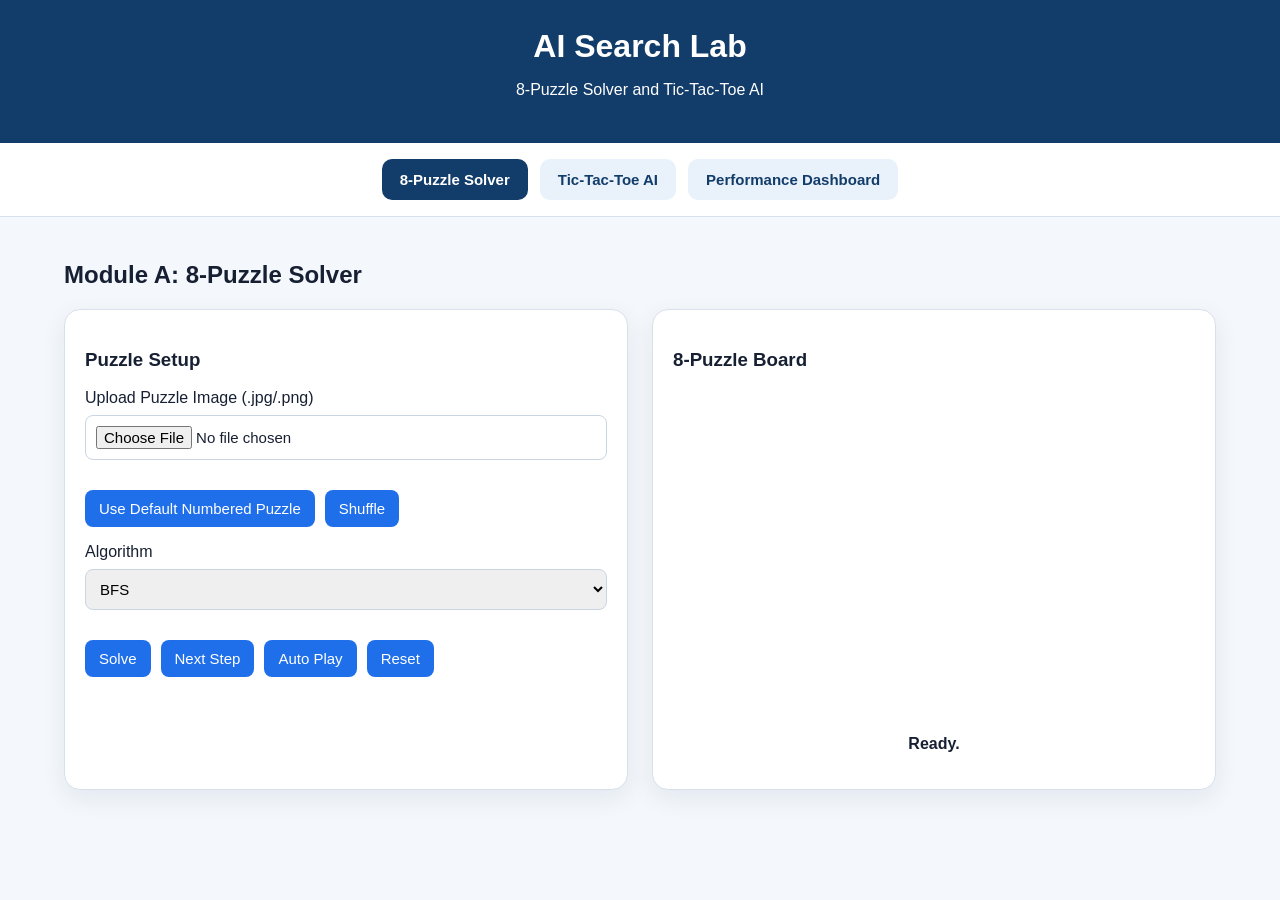
==== index.html @ 335ca16d "Build UI structure and shared dashboard" ====
<!doctype html>
<html lang="en">
  <head>
    <meta charset="UTF-8" />
    <meta name="viewport" content="width=device-width, initial-scale=1.0" />
    <title>AI Search Lab</title>
    <link rel="stylesheet" href="./src/shared/styles.css" />
  </head>
  <body>
    <header class="app-header">
      <h1>AI Search Lab</h1>
      <p>8-Puzzle Solver and Tic-Tac-Toe AI</p>
    </header>

    <nav class="tabs">
      <button class="tab-button active" data-tab="module-a">
        8-Puzzle Solver
      </button>
      <button class="tab-button" data-tab="module-b">Tic-Tac-Toe AI</button>
      <button class="tab-button" data-tab="dashboard">
        Performance Dashboard
      </button>
    </nav>

    <main>
      <section id="module-a" class="tab-panel active">
        <h2>Module A: 8-Puzzle Solver</h2>

        <div class="layout-grid">
          <div class="card">
            <h3>Puzzle Setup</h3>

            <label for="imageUpload">Upload Puzzle Image (.jpg/.png)</label>
            <input
              type="file"
              id="imageUpload"
              accept="image/png, image/jpeg"
            />

            <div class="button-row">
              <button id="defaultPuzzleBtn">Use Default Numbered Puzzle</button>
              <button id="shuffleBtn">Shuffle</button>
            </div>

            <label for="algorithmSelect">Algorithm</label>
            <select id="algorithmSelect">
              <option value="bfs">BFS</option>
              <option value="dijkstra">Dijkstra</option>
              <option value="astar">A*</option>
            </select>

            <div class="button-row">
              <button id="solveBtn">Solve</button>
              <button id="stepBtn">Next Step</button>
              <button id="autoPlayBtn">Auto Play</button>
              <button id="resetBtn">Reset</button>
            </div>
          </div>

          <div class="card">
            <h3>8-Puzzle Board</h3>
            <div id="puzzleBoard" class="puzzle-board"></div>
            <p id="puzzleStatus" class="status-text">Ready.</p>
          </div>
        </div>
      </section>

      <section id="module-b" class="tab-panel">
        <h2>Module B: Tic-Tac-Toe AI</h2>
        <div class="card">
          <p>This area is reserved for Person 2’s Tic-Tac-Toe UI.</p>
          <div id="ticTacToeRoot"></div>
        </div>
      </section>

      <section id="dashboard" class="tab-panel">
        <h2>Unified Performance Dashboard</h2>

        <div class="dashboard-grid">
          <div class="metric-card">
            <span>Decision Time</span>
            <strong id="metricDecisionTime">0 ms</strong>
          </div>

          <div class="metric-card">
            <span>Nodes Explored</span>
            <strong id="metricNodesExplored">0</strong>
          </div>

          <div class="metric-card">
            <span>Solution Length</span>
            <strong id="metricSolutionLength">0</strong>
          </div>

          <div class="metric-card">
            <span>Pruning Efficiency</span>
            <strong id="metricPruningEfficiency">N/A</strong>
          </div>
        </div>

        <div class="card">
          <h3>Latest Run Summary</h3>
          <pre id="runSummary">No algorithm has been run yet.</pre>
        </div>
      </section>
    </main>

    <script type="module" src="./src/shared/app.js"></script>
  </body>
</html>
---- src/shared/styles.css ----
* {
  box-sizing: border-box;
}

body {
  margin: 0;
  font-family: Arial, sans-serif;
  background: #f4f7fb;
  color: #172033;
}

.app-header {
  background: #123c69;
  color: white;
  padding: 28px;
  text-align: center;
}

.app-header h1 {
  margin: 0;
}

.tabs {
  display: flex;
  justify-content: center;
  gap: 12px;
  padding: 16px;
  background: white;
  border-bottom: 1px solid #d8e0ec;
}

.tab-button {
  border: none;
  background: #e9f1fb;
  color: #123c69;
  padding: 12px 18px;
  border-radius: 10px;
  cursor: pointer;
  font-weight: bold;
}

.tab-button.active {
  background: #123c69;
  color: white;
}

main {
  padding: 24px;
  max-width: 1200px;
  margin: 0 auto;
}

.tab-panel {
  display: none;
}

.tab-panel.active {
  display: block;
}

.layout-grid {
  display: grid;
  grid-template-columns: 1fr 1fr;
  gap: 24px;
}

.card {
  background: white;
  border: 1px solid #d8e0ec;
  border-radius: 16px;
  padding: 20px;
  box-shadow: 0 8px 24px rgba(18, 60, 105, 0.08);
}

.button-row {
  display: flex;
  flex-wrap: wrap;
  gap: 10px;
  margin: 16px 0;
}

button,
select,
input {
  font-size: 15px;
}

button {
  border: none;
  background: #1f6feb;
  color: white;
  padding: 10px 14px;
  border-radius: 8px;
  cursor: pointer;
}

button:hover {
  opacity: 0.9;
}

select,
input[type="file"] {
  width: 100%;
  padding: 10px;
  margin: 8px 0 14px;
  border: 1px solid #cad5e2;
  border-radius: 8px;
}

.puzzle-board {
  width: 330px;
  height: 330px;
  display: grid;
  grid-template-columns: repeat(3, 1fr);
  gap: 6px;
  margin: 0 auto;
}

.tile {
  font-size: 32px;
  font-weight: bold;
  border-radius: 12px;
  background: #e9f1fb;
  color: #123c69;
  border: 2px solid #cad5e2;
  background-size: cover;
  background-position: center;
}

.empty-tile {
  background: #172033;
  color: transparent;
}

.status-text {
  text-align: center;
  font-weight: bold;
  margin-top: 16px;
}

.dashboard-grid {
  display: grid;
  grid-template-columns: repeat(4, 1fr);
  gap: 16px;
  margin: 20px 0;
}

.metric-card {
  background: white;
  border: 1px solid #d8e0ec;
  border-radius: 16px;
  padding: 20px;
  box-shadow: 0 8px 24px rgba(18, 60, 105, 0.08);
}

.metric-card span {
  display: block;
  color: #5b6778;
  margin-bottom: 8px;
}

.metric-card strong {
  font-size: 28px;
  color: #123c69;
}

pre {
  background: #f4f7fb;
  padding: 16px;
  border-radius: 10px;
  overflow-x: auto;
}

@media (max-width: 800px) {
  .layout-grid,
  .dashboard-grid {
    grid-template-columns: 1fr;
  }

  .puzzle-board {
    width: 270px;
    height: 270px;
  }
}
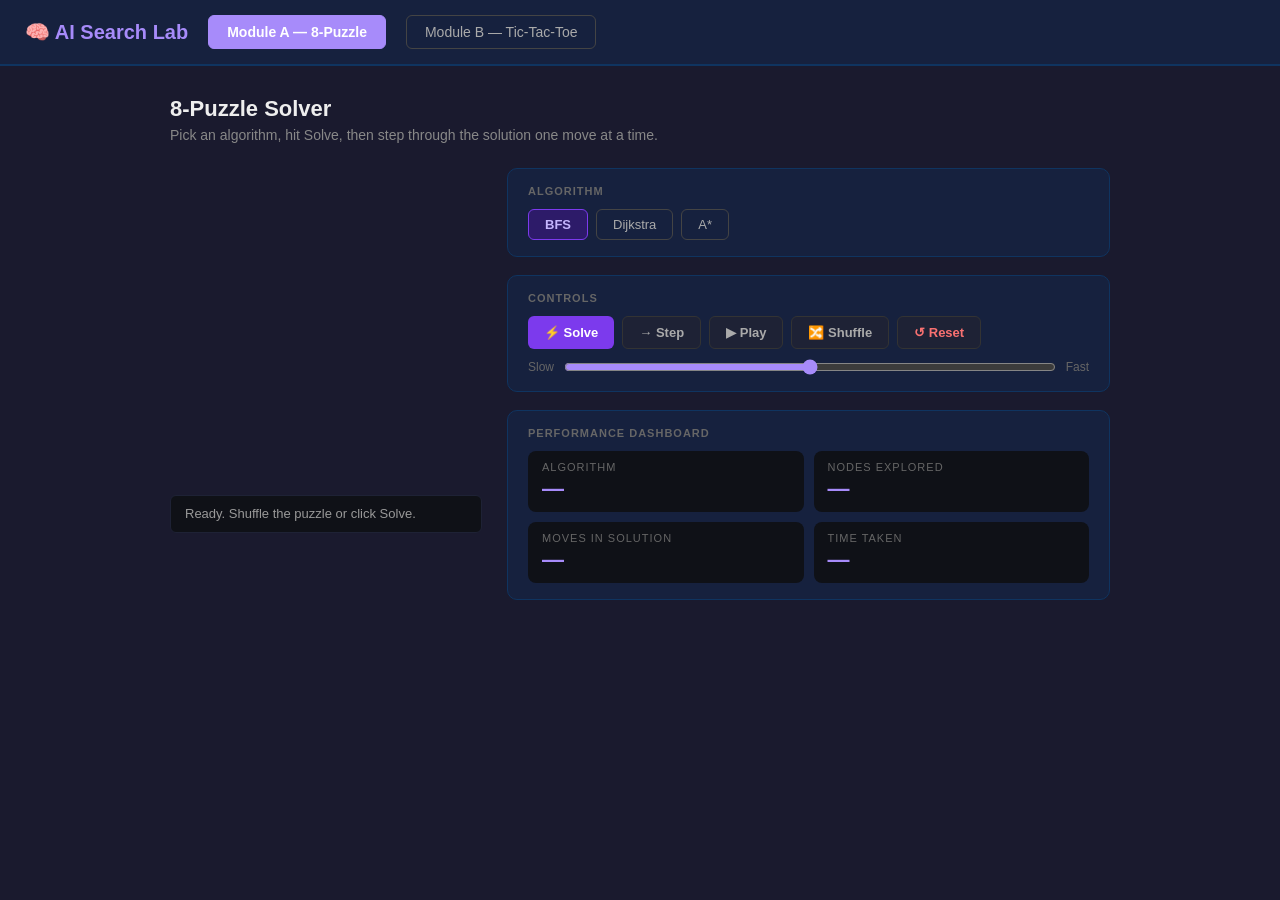
==== commit 00e1a37e: "Making chnages trying to pass test cases (running into a scope issues)" ====
--- a/index.html
+++ b/index.html
@@ -1,110 +1,857 @@
-<!doctype html>
+<!DOCTYPE html>
 <html lang="en">
-  <head>
-    <meta charset="UTF-8" />
-    <meta name="viewport" content="width=device-width, initial-scale=1.0" />
-    <title>AI Search Lab</title>
-    <link rel="stylesheet" href="./src/shared/styles.css" />
-  </head>
-  <body>
-    <header class="app-header">
-      <h1>AI Search Lab</h1>
-      <p>8-Puzzle Solver and Tic-Tac-Toe AI</p>
-    </header>
-
-    <nav class="tabs">
-      <button class="tab-button active" data-tab="module-a">
-        8-Puzzle Solver
-      </button>
-      <button class="tab-button" data-tab="module-b">Tic-Tac-Toe AI</button>
-      <button class="tab-button" data-tab="dashboard">
-        Performance Dashboard
-      </button>
-    </nav>
-
-    <main>
-      <section id="module-a" class="tab-panel active">
-        <h2>Module A: 8-Puzzle Solver</h2>
-
-        <div class="layout-grid">
+<head>
+  <meta charset="UTF-8"/>
+  <meta name="viewport" content="width=device-width, initial-scale=1.0"/>
+  <title>AI Search Lab</title>
+  <style>
+
+    * { box-sizing: border-box; margin: 0; padding: 0; }
+
+    body {
+      font-family: Arial, sans-serif;
+      background: #1a1a2e;
+      color: #eee;
+      min-height: 100vh;
+    }
+
+    /* ── Header ── */
+    header {
+      background: #16213e;
+      padding: 15px 25px;
+      display: flex;
+      align-items: center;
+      gap: 20px;
+      border-bottom: 2px solid #0f3460;
+    }
+
+    header h1 { font-size: 20px; color: #a78bfa; }
+
+    .tab-btn {
+      padding: 8px 18px;
+      border: 1px solid #444;
+      border-radius: 6px;
+      background: transparent;
+      color: #aaa;
+      cursor: pointer;
+      font-size: 14px;
+    }
+    .tab-btn:hover  { border-color: #a78bfa; color: #fff; }
+    .tab-btn.active { background: #a78bfa; border-color: #a78bfa; color: #fff; font-weight: bold; }
+
+    /* ── Modules ── */
+    main    { padding: 30px; max-width: 1000px; margin: 0 auto; }
+    .module { display: block; }
+    .hidden { display: none; }
+
+    .module-title { font-size: 22px; font-weight: bold; margin-bottom: 5px; }
+    .module-desc  { color: #888; font-size: 14px; margin-bottom: 25px; }
+
+    /* ── Module A layout ── */
+    .page-layout {
+      display: flex;
+      gap: 25px;
+      align-items: flex-start;
+    }
+
+    /* ── Puzzle board ── */
+    #puzzle-grid {
+      display: grid;
+      grid-template-columns: repeat(3, 100px);
+      grid-template-rows:    repeat(3, 100px);
+      gap: 6px;
+    }
+
+    .tile {
+      width: 100px;
+      height: 100px;
+      background: #0f3460;
+      border: 2px solid #1a4a8a;
+      border-radius: 8px;
+      display: flex;
+      align-items: center;
+      justify-content: center;
+      font-size: 32px;
+      font-weight: bold;
+      color: #eee;
+      cursor: pointer;
+    }
+    .tile.blank     { background: #111; border-color: #222; cursor: default; }
+    .tile.just-moved { background: #5b21b6; border-color: #a78bfa; }
+    .tile:hover:not(.blank) { background: #1a5090; }
+
+    /* ── Right panel ── */
+    .right-panel { display: flex; flex-direction: column; gap: 18px; flex: 1; }
+
+    .card {
+      background: #16213e;
+      border: 1px solid #0f3460;
+      border-radius: 10px;
+      padding: 16px 20px;
+    }
+
+    .card-title {
+      font-size: 11px;
+      font-weight: bold;
+      text-transform: uppercase;
+      letter-spacing: 1px;
+      color: #666;
+      margin-bottom: 12px;
+    }
+
+    /* ── Algorithm buttons ── */
+    .algo-row { display: flex; gap: 8px; }
+
+    .algo-btn {
+      padding: 7px 16px;
+      border: 1px solid #444;
+      border-radius: 6px;
+      background: transparent;
+      color: #aaa;
+      cursor: pointer;
+      font-size: 13px;
+    }
+    .algo-btn:hover  { border-color: #a78bfa; color: #eee; }
+    .algo-btn.active { background: #2d1b69; border-color: #7c3aed; color: #c4b5fd; font-weight: bold; }
+
+    /* ── Control buttons ── */
+    .btn-row { display: flex; gap: 8px; flex-wrap: wrap; }
+
+    .btn { padding: 8px 16px; border-radius: 6px; border: none; cursor: pointer; font-size: 13px; font-weight: bold; }
+    .btn-purple { background: #7c3aed; color: #fff; }
+    .btn-purple:hover { background: #6d28d9; }
+    .btn-gray   { background: #1e2235; color: #aaa; border: 1px solid #333; }
+    .btn-gray:hover { border-color: #a78bfa; color: #eee; }
+    .btn-red    { background: #1e2235; color: #f87171; border: 1px solid #333; }
+    .btn-red:hover { border-color: #f87171; }
+
+    /* ── Speed slider ── */
+    .speed-row { display: flex; align-items: center; gap: 10px; margin-top: 10px; }
+    .speed-row label { font-size: 12px; color: #666; white-space: nowrap; }
+    input[type="range"] { flex: 1; accent-color: #a78bfa; }
+
+    /* ── Dashboard ── */
+    .dash-grid { display: grid; grid-template-columns: 1fr 1fr; gap: 10px; }
+
+    .dash-box   { background: #0f1117; border-radius: 8px; padding: 10px 14px; }
+    .dash-label { font-size: 11px; color: #666; text-transform: uppercase; letter-spacing: 1px; }
+    .dash-value { font-size: 22px; font-weight: bold; color: #a78bfa; margin-top: 3px; }
+
+    /* ── Status bar ── */
+    #status-bar {
+      margin-top: 15px;
+      padding: 10px 14px;
+      background: #0f1117;
+      border: 1px solid #1e2235;
+      border-radius: 6px;
+      font-size: 13px;
+      color: #999;
+      min-height: 38px;
+    }
+
+    /* ── Module B (Tic Tac Toe) ── */
+    #ticTacToeRoot {
+      --bg: #0f1117;
+      --panel: #16213e;
+      --line: #0f3460;
+      --accent: #a78bfa;
+      --x: #a78bfa;
+      --o: #f87171;
+      --text: #eee;
+      --muted: #888;
+      --win: #34d399;
+      color: var(--text);
+    }
+
+    #ticTacToeRoot .ttt { max-width: 520px; }
+
+    #ticTacToeRoot .ttt-controls,
+    #ticTacToeRoot .ttt-metrics,
+    #ticTacToeRoot .ttt-benchmark {
+      background: var(--panel);
+      border: 1px solid var(--line);
+      border-radius: 12px;
+      padding: 16px;
+      margin-bottom: 16px;
+    }
+
+    #ticTacToeRoot .ttt-tabs { display: flex; gap: 8px; margin-bottom: 14px; }
+
+    #ticTacToeRoot .ttt-tab {
+      flex: 1;
+      padding: 8px;
+      background: transparent;
+      border: 1px solid var(--line);
+      color: var(--muted);
+      border-radius: 8px;
+      cursor: pointer;
+      font-weight: 600;
+      font-size: 14px;
+    }
+    #ticTacToeRoot .ttt-tab.is-active { background: var(--accent); border-color: var(--accent); color: #fff; }
+
+    #ticTacToeRoot .ttt-panel { display: flex; flex-wrap: wrap; gap: 12px; align-items: flex-end; }
+    #ticTacToeRoot .ttt-panel.is-hidden { display: none; }
+
+    #ticTacToeRoot label { display: flex; flex-direction: column; gap: 4px; font-size: 0.8rem; color: var(--muted); }
+
+    #ticTacToeRoot select,
+    #ticTacToeRoot button {
+      font-size: 0.9rem;
+      padding: 8px 10px;
+      border-radius: 8px;
+      border: 1px solid var(--line);
+      background: var(--bg);
+      color: var(--text);
+      cursor: pointer;
+    }
+
+    #ticTacToeRoot button { background: var(--accent); border-color: var(--accent); color: #fff; font-weight: 600; }
+    #ticTacToeRoot button:disabled { opacity: 0.5; cursor: not-allowed; }
+
+    #ticTacToeRoot .ttt-status { text-align: center; padding: 10px; margin-bottom: 16px; font-weight: 600; min-height: 1.2em; }
+
+    #ticTacToeRoot .ttt-board {
+      display: grid;
+      grid-template-columns: repeat(3, 1fr);
+      gap: 8px;
+      margin-bottom: 16px;
+    }
+
+    #ticTacToeRoot .ttt-cell {
+      aspect-ratio: 1;
+      font-size: 2.6rem;
+      font-weight: 700;
+      background: var(--bg);
+      border: 1px solid var(--line);
+      border-radius: 10px;
+      display: flex;
+      align-items: center;
+      justify-content: center;
+      color: var(--text);
+    }
+
+    #ticTacToeRoot .ttt-cell[data-player="X"] { color: var(--x); }
+    #ticTacToeRoot .ttt-cell[data-player="O"] { color: var(--o); }
+    #ticTacToeRoot .ttt-cell.is-win  { border-color: var(--win); box-shadow: 0 0 0 2px var(--win) inset; }
+    #ticTacToeRoot .ttt-cell.is-last { border-color: var(--accent); }
+
+    #ticTacToeRoot .ttt-metrics table { width: 100%; border-collapse: collapse; font-size: 0.9rem; }
+    #ticTacToeRoot .ttt-metrics td { padding: 6px 4px; border-bottom: 1px solid var(--line); }
+    #ticTacToeRoot .ttt-metrics td:first-child { color: var(--muted); }
+    #ticTacToeRoot .ttt-metrics td:last-child   { text-align: right; }
+
+    #ticTacToeRoot h3 { font-size: 1rem; margin: 0 0 10px; }
+
+    #ticTacToeRoot pre {
+      background: var(--bg);
+      border: 1px solid var(--line);
+      border-radius: 8px;
+      padding: 12px;
+      font-size: 0.8rem;
+      white-space: pre-wrap;
+      margin: 10px 0 0;
+      color: #aaa;
+    }
+
+  </style>
+</head>
+<body>
+
+  <!-- ── HEADER / NAV ── -->
+  <header>
+    <h1>🧠 AI Search Lab</h1>
+    <button class="tab-btn active" id="tab-a" onclick="switchModule('a')">Module A — 8-Puzzle</button>
+    <button class="tab-btn"        id="tab-b" onclick="switchModule('b')">Module B — Tic-Tac-Toe</button>
+  </header>
+
+  <main>
+
+    <!-- ══════════════════════════════════════
+         MODULE A — 8-Puzzle Solver
+    ══════════════════════════════════════ -->
+    <section id="module-a" class="module">
+
+      <p class="module-title">8-Puzzle Solver</p>
+      <p class="module-desc">Pick an algorithm, hit Solve, then step through the solution one move at a time.</p>
+
+      <div class="page-layout">
+
+        <!-- Left: the board -->
+        <div>
+          <div id="puzzle-grid"></div>
+          <div id="status-bar">Ready. Shuffle the puzzle or click Solve.</div>
+        </div>
+
+        <!-- Right: controls and dashboard -->
+        <div class="right-panel">
+
           <div class="card">
-            <h3>Puzzle Setup</h3>
-
-            <label for="imageUpload">Upload Puzzle Image (.jpg/.png)</label>
-            <input
-              type="file"
-              id="imageUpload"
-              accept="image/png, image/jpeg"
-            />
-
-            <div class="button-row">
-              <button id="defaultPuzzleBtn">Use Default Numbered Puzzle</button>
-              <button id="shuffleBtn">Shuffle</button>
-            </div>
-
-            <label for="algorithmSelect">Algorithm</label>
-            <select id="algorithmSelect">
-              <option value="bfs">BFS</option>
-              <option value="dijkstra">Dijkstra</option>
-              <option value="astar">A*</option>
-            </select>
-
-            <div class="button-row">
-              <button id="solveBtn">Solve</button>
-              <button id="stepBtn">Next Step</button>
-              <button id="autoPlayBtn">Auto Play</button>
-              <button id="resetBtn">Reset</button>
+            <div class="card-title">Algorithm</div>
+            <div class="algo-row">
+              <button class="algo-btn active" onclick="pickAlgorithm('bfs', this)">BFS</button>
+              <button class="algo-btn"        onclick="pickAlgorithm('dijkstra', this)">Dijkstra</button>
+              <button class="algo-btn"        onclick="pickAlgorithm('astar', this)">A*</button>
             </div>
           </div>
 
           <div class="card">
-            <h3>8-Puzzle Board</h3>
-            <div id="puzzleBoard" class="puzzle-board"></div>
-            <p id="puzzleStatus" class="status-text">Ready.</p>
+            <div class="card-title">Controls</div>
+            <div class="btn-row">
+              <button class="btn btn-purple" onclick="clickSolve()">⚡ Solve</button>
+              <button class="btn btn-gray"   onclick="clickStep()">→ Step</button>
+              <button class="btn btn-gray"   id="play-btn" onclick="clickPlayPause()">▶ Play</button>
+              <button class="btn btn-gray"   onclick="clickShuffle()">🔀 Shuffle</button>
+              <button class="btn btn-red"    onclick="clickReset()">↺ Reset</button>
+            </div>
+            <div class="speed-row">
+              <label>Slow</label>
+              <input type="range" id="speed-slider" min="1" max="5" value="3">
+              <label>Fast</label>
+            </div>
+          </div>
+
+          <div class="card">
+            <div class="card-title">Performance Dashboard</div>
+            <div class="dash-grid">
+              <div class="dash-box">
+                <div class="dash-label">Algorithm</div>
+                <div class="dash-value" id="dash-algo">—</div>
+              </div>
+              <div class="dash-box">
+                <div class="dash-label">Nodes Explored</div>
+                <div class="dash-value" id="dash-nodes">—</div>
+              </div>
+              <div class="dash-box">
+                <div class="dash-label">Moves in Solution</div>
+                <div class="dash-value" id="dash-moves">—</div>
+              </div>
+              <div class="dash-box">
+                <div class="dash-label">Time Taken</div>
+                <div class="dash-value" id="dash-time">—</div>
+              </div>
+            </div>
+          </div>
+
+        </div>
+      </div>
+    </section>
+
+    <!-- ══════════════════════════════════════
+         MODULE B — Tic-Tac-Toe with AI
+    ══════════════════════════════════════ -->
+    <section id="module-b" class="module hidden">
+      <p class="module-title">Tic-Tac-Toe with AI</p>
+      <p class="module-desc">Play against Minimax or Alpha-Beta, or watch two AIs compete.</p>
+      <div id="ticTacToeRoot"></div>
+    </section>
+
+  </main>
+
+
+  <!-- ══════════════════════════════════════
+       SCRIPTS
+       Order matters: puzzle first, then solvers, then game logic, then UI
+  ══════════════════════════════════════ -->
+  <script src="puzzle.js"></script>
+  <script src="solvers.js"></script>
+  <script src="game-logic.js"></script>
+
+  <script>
+
+    // ─────────────────────────────────────────────
+    // MODULE SWITCHING
+    // ─────────────────────────────────────────────
+    function switchModule(id) {
+      document.getElementById('module-a').classList.add('hidden');
+      document.getElementById('module-b').classList.add('hidden');
+      document.getElementById('module-' + id).classList.remove('hidden');
+
+      document.getElementById('tab-a').classList.remove('active');
+      document.getElementById('tab-b').classList.remove('active');
+      document.getElementById('tab-' + id).classList.add('active');
+
+      // Build Module B the first time the user switches to it
+      if (id === 'b' && !tttInitialized) {
+        initTicTacToe();
+        tttInitialized = true;
+      }
+    }
+
+    // ─────────────────────────────────────────────
+    // MODULE A - UI STATE
+    // ─────────────────────────────────────────────
+    selected_Algorithm = 'bfs';
+    solution_Path      = [];
+    step_Index         = 0;
+    is_Playing         = false;
+    play_Timer         = null;
+
+
+    // ─────────────────────────────────────────────
+    // drawBoard
+    // Reads the current_State array and draws 9 tiles
+    // highlightRow/Col = the tile that just moved (goes purple)
+    // ─────────────────────────────────────────────
+    function drawBoard(state, highlightRow, highlightCol) {
+      grid = document.getElementById('puzzle-grid');
+      grid.innerHTML = '';
+
+      for (row = 0; row < 3; row++) {
+        for (col = 0; col < 3; col++) {
+          value = state[row][col];
+          tile  = document.createElement('div');
+          tile.className = 'tile';
+
+          if (value === 0) {
+            tile.classList.add('blank');
+          } else {
+            tile.textContent = value;
+
+            if (row === highlightRow && col === highlightCol) {
+              tile.classList.add('just-moved');
+            }
+
+            // Closure locks in this tile's row and col
+            tile.onclick = (function(r, c) {
+              return function() { clickTile(r, c); };
+            })(row, col);
+          }
+
+          grid.appendChild(tile);
+        }
+      }
+    }
+
+
+    // ─────────────────────────────────────────────
+    // clickTile - manual play
+    // Check if the clicked tile is next to the blank
+    // If yes, slide it
+    // ─────────────────────────────────────────────
+    function clickTile(row, col) {
+      if (is_Playing) return;
+
+      blank     = findBlankSlot(current_State);
+      blank_Row = blank[0];
+      blank_Col = blank[1];
+
+      row_Diff = Math.abs(row - blank_Row);
+      col_Diff = Math.abs(col - blank_Col);
+
+      is_Adjacent = (row_Diff === 1 && col_Diff === 0) ||
+                    (row_Diff === 0 && col_Diff === 1);
+
+      if (is_Adjacent) {
+        current_State = swapTiles(current_State, row, col);
+        drawBoard(current_State, blank_Row, blank_Col);
+        setStatus(checkIfGoalReached(current_State) ? '🎉 You solved it!' : 'Manual move. Keep going!');
+      }
+    }
+
+
+    // ─────────────────────────────────────────────
+    // pickAlgorithm - updates the selected algorithm
+    // ─────────────────────────────────────────────
+    function pickAlgorithm(algo, btn) {
+      selected_Algorithm = algo;
+
+      document.querySelectorAll('.algo-btn').forEach(function(b) {
+        b.classList.remove('active');
+      });
+      btn.classList.add('active');
+
+      solution_Path = [];
+      step_Index    = 0;
+      stopPlaying();
+      setStatus('Algorithm set to ' + algo.toUpperCase() + '. Click Solve.');
+    }
+
+
+    // ─────────────────────────────────────────────
+    // clickSolve - runs the chosen algorithm
+    // stores full solution in solution_Path[]
+    // ─────────────────────────────────────────────
+    function clickSolve() {
+      stopPlaying();
+      step_Index = 0;
+      setStatus('Solving...');
+
+      setTimeout(function() {
+        result = null;
+
+        if      (selected_Algorithm === 'bfs')      result = solveBFS(current_State);
+        else if (selected_Algorithm === 'dijkstra') result = solveDijkstra(current_State);
+        else if (selected_Algorithm === 'astar')    result = solveAStar(current_State);
+
+        if (result === null) {
+          setStatus('No solution found.');
+          return;
+        }
+
+        solution_Path = result.path;
+
+        document.getElementById('dash-algo').textContent  = selected_Algorithm.toUpperCase();
+        document.getElementById('dash-nodes').textContent = result.nodesExplored.toLocaleString();
+        document.getElementById('dash-moves').textContent = result.path.length - 1;
+        document.getElementById('dash-time').textContent  = result.timeMs.toFixed(2) + ' ms';
+
+        setStatus('Solution found! ' + (result.path.length - 1) + ' moves. Click Step or Play.');
+      }, 30);
+    }
+
+
+    // ─────────────────────────────────────────────
+    // clickStep - advances one move
+    // ─────────────────────────────────────────────
+    function clickStep() {
+      if (solution_Path.length === 0) { setStatus('Click Solve first!'); return; }
+      if (step_Index >= solution_Path.length - 1) { setStatus('Already at the end.'); return; }
+
+      prev_State = solution_Path[step_Index];
+      blank_Pos  = findBlankSlot(prev_State);
+
+      step_Index++;
+      current_State = solution_Path[step_Index];
+
+      drawBoard(current_State, blank_Pos[0], blank_Pos[1]);
+      setStatus('Step ' + step_Index + ' of ' + (solution_Path.length - 1));
+
+      if (checkIfGoalReached(current_State)) {
+        setStatus('🎉 Solved!');
+        stopPlaying();
+      }
+    }
+
+
+    // ─────────────────────────────────────────────
+    // clickPlayPause - auto steps through solution
+    // ─────────────────────────────────────────────
+    function clickPlayPause() {
+      if (is_Playing) {
+        stopPlaying();
+        setStatus('Paused.');
+      } else {
+        if (solution_Path.length === 0) { setStatus('Click Solve first!'); return; }
+
+        is_Playing = true;
+        document.getElementById('play-btn').textContent = '⏸ Pause';
+
+        play_Timer = setInterval(function() {
+          if (step_Index >= solution_Path.length - 1) {
+            stopPlaying();
+            setStatus('🎉 Solved!');
+            return;
+          }
+          clickStep();
+        }, getSpeedDelay());
+      }
+    }
+
+    function stopPlaying() {
+      is_Playing = false;
+      clearInterval(play_Timer);
+      document.getElementById('play-btn').textContent = '▶ Play';
+    }
+
+    function getSpeedDelay() {
+      slider_Value = document.getElementById('speed-slider').value;
+      return 800 - (slider_Value * 150);
+    }
+
+
+    // ─────────────────────────────────────────────
+    // clickShuffle and clickReset
+    // ─────────────────────────────────────────────
+    function clickShuffle() {
+      stopPlaying();
+      solution_Path = [];
+      step_Index    = 0;
+      current_State = shuffleState();
+      drawBoard(current_State);
+      clearDashboard();
+      setStatus('Shuffled! Pick an algorithm and click Solve.');
+    }
+
+    function clickReset() {
+      stopPlaying();
+      solution_Path = [];
+      step_Index    = 0;
+      current_State = [[8,1,3],[4,0,2],[7,6,5]];
+      drawBoard(current_State);
+      clearDashboard();
+      setStatus('Reset to the assignment test puzzle.');
+    }
+
+    function setStatus(msg) {
+      document.getElementById('status-bar').textContent = msg;
+    }
+
+    function clearDashboard() {
+      document.getElementById('dash-algo').textContent  = '—';
+      document.getElementById('dash-nodes').textContent = '—';
+      document.getElementById('dash-moves').textContent = '—';
+      document.getElementById('dash-time').textContent  = '—';
+    }
+
+
+    // ─────────────────────────────────────────────
+    // MODULE B - TIC TAC TOE UI
+    // Built inline so we dont need ES module imports
+    // ─────────────────────────────────────────────
+    tttInitialized = false;
+    tttState = {};
+
+    function initTicTacToe() {
+      root = document.getElementById('ticTacToeRoot');
+
+      root.innerHTML = `
+        <div class="ttt">
+          <div class="ttt-controls">
+            <div class="ttt-tabs">
+              <button class="ttt-tab is-active" onclick="tttSelectMode('human', this)">Human vs AI</button>
+              <button class="ttt-tab"           onclick="tttSelectMode('ai', this)">AI vs AI</button>
+            </div>
+
+            <div class="ttt-panel" id="ttt-panel-human">
+              <label>Algorithm
+                <select id="ttt-human-algo">
+                  <option value="minimax">Minimax</option>
+                  <option value="alphabeta">Alpha-Beta</option>
+                </select>
+              </label>
+              <label>You play
+                <select id="ttt-human-order">
+                  <option value="first">First (X)</option>
+                  <option value="second">Second (O)</option>
+                </select>
+              </label>
+              <button onclick="tttStartHuman()">New Game</button>
+            </div>
+
+            <div class="ttt-panel is-hidden" id="ttt-panel-ai">
+              <label>X uses
+                <select id="ttt-ai-x">
+                  <option value="minimax">Minimax</option>
+                  <option value="alphabeta">Alpha-Beta</option>
+                </select>
+              </label>
+              <label>O uses
+                <select id="ttt-ai-o">
+                  <option value="alphabeta">Alpha-Beta</option>
+                  <option value="minimax">Minimax</option>
+                </select>
+              </label>
+              <button onclick="tttStartAI()">Auto-Play</button>
+            </div>
+          </div>
+
+          <div class="ttt-status" id="ttt-status">Pick a mode and start a game.</div>
+
+          <div class="ttt-board" id="ttt-board"></div>
+
+          <div class="ttt-metrics">
+            <h3>Last AI Decision</h3>
+            <table><tbody>
+              <tr><td>Algorithm</td>         <td id="ttt-m-algo">—</td></tr>
+              <tr><td>Move (cell)</td>       <td id="ttt-m-move">—</td></tr>
+              <tr><td>Decision time</td>     <td id="ttt-m-time">—</td></tr>
+              <tr><td>Nodes explored</td>    <td id="ttt-m-nodes">—</td></tr>
+              <tr><td>Pruning efficiency</td><td id="ttt-m-pruning">—</td></tr>
+            </tbody></table>
+          </div>
+
+          <div class="ttt-benchmark">
+            <h3>Standardized Position</h3>
+            <p>Empty board, AI first as X — for your report numbers.</p>
+            <button onclick="tttRunBenchmark()" style="margin-top:10px">Run Minimax vs Alpha-Beta</button>
+            <pre id="ttt-benchmark">—</pre>
           </div>
         </div>
-      </section>
-
-      <section id="module-b" class="tab-panel">
-        <h2>Module B: Tic-Tac-Toe AI</h2>
-        <div class="card">
-          <p>This area is reserved for Person 2’s Tic-Tac-Toe UI.</p>
-          <div id="ticTacToeRoot"></div>
-        </div>
-      </section>
-
-      <section id="dashboard" class="tab-panel">
-        <h2>Unified Performance Dashboard</h2>
-
-        <div class="dashboard-grid">
-          <div class="metric-card">
-            <span>Decision Time</span>
-            <strong id="metricDecisionTime">0 ms</strong>
-          </div>
-
-          <div class="metric-card">
-            <span>Nodes Explored</span>
-            <strong id="metricNodesExplored">0</strong>
-          </div>
-
-          <div class="metric-card">
-            <span>Solution Length</span>
-            <strong id="metricSolutionLength">0</strong>
-          </div>
-
-          <div class="metric-card">
-            <span>Pruning Efficiency</span>
-            <strong id="metricPruningEfficiency">N/A</strong>
-          </div>
-        </div>
-
-        <div class="card">
-          <h3>Latest Run Summary</h3>
-          <pre id="runSummary">No algorithm has been run yet.</pre>
-        </div>
-      </section>
-    </main>
-
-    <script type="module" src="./src/shared/app.js"></script>
-  </body>
+      `;
+
+      tttBuildBoard();
+
+      tttState = {
+        mode:        'human',
+        board:       emptyBoard(),
+        aiPlayer:    'O',
+        humanPlayer: 'X',
+        algorithm:   'minimax',
+        algorithms:  { X: 'minimax', O: 'alphabeta' },
+        current:     'X',
+        lastMove:    -1,
+        over:        true,
+        busy:        false,
+      };
+    }
+
+    // Build the 9 cell buttons
+    function tttBuildBoard() {
+      boardEl = document.getElementById('ttt-board');
+      boardEl.innerHTML = '';
+      for (ci = 0; ci < 9; ci++) {
+        cell = document.createElement('button');
+        cell.className        = 'ttt-cell';
+        cell.dataset.index    = ci;
+        cell.addEventListener('click', tttOnCellClick);
+        boardEl.appendChild(cell);
+      }
+    }
+
+    // Redraw all 9 cells from tttState.board
+    function tttRender(lastMove, winLine) {
+      cells = document.querySelectorAll('.ttt-cell');
+      cells.forEach(function(cell, i) {
+        player = tttState.board[i];
+        cell.textContent       = player;
+        cell.dataset.player    = player;
+        cell.classList.toggle('is-last', i === lastMove);
+        cell.classList.toggle('is-win',  !!winLine && winLine.includes(i));
+      });
+    }
+
+    function tttSetStatus(msg) {
+      document.getElementById('ttt-status').textContent = msg;
+    }
+
+    function tttReportDecision(result, algorithm) {
+      algoLabel = algorithm === 'alphabeta' ? 'Alpha-Beta' : 'Minimax';
+      document.getElementById('ttt-m-algo').textContent    = algoLabel;
+      document.getElementById('ttt-m-move').textContent    = result.bestMove;
+      document.getElementById('ttt-m-time').textContent    = result.decisionTimeMs.toFixed(2) + ' ms';
+      document.getElementById('ttt-m-nodes').textContent   = result.nodesExplored.toLocaleString();
+      document.getElementById('ttt-m-pruning').textContent = result.pruningEfficiency;
+    }
+
+    function tttSelectMode(mode, btn) {
+      tttState.mode = mode;
+      tttState.over = true;
+
+      document.querySelectorAll('.ttt-tab').forEach(function(t) { t.classList.remove('is-active'); });
+      btn.classList.add('is-active');
+
+      document.getElementById('ttt-panel-human').classList.toggle('is-hidden', mode !== 'human');
+      document.getElementById('ttt-panel-ai').classList.toggle('is-hidden',    mode !== 'ai');
+
+      tttState.board = emptyBoard();
+      tttRender(-1, null);
+      tttSetStatus(mode === 'human' ? 'Start a Human vs AI game.' : 'Start an AI vs AI game.');
+    }
+
+    function tttStartHuman() {
+      tttState.mode        = 'human';
+      tttState.board       = emptyBoard();
+      tttState.humanPlayer = document.getElementById('ttt-human-order').value === 'first' ? 'X' : 'O';
+      tttState.aiPlayer    = opponentOf(tttState.humanPlayer);
+      tttState.algorithm   = document.getElementById('ttt-human-algo').value;
+      tttState.current     = 'X';
+      tttState.over        = false;
+      tttState.lastMove    = -1;
+      tttRender(-1, null);
+      tttSetStatus('Your move (' + tttState.humanPlayer + ').');
+      if (tttState.aiPlayer === 'X') tttAdvanceHuman();
+    }
+
+    function tttAdvanceHuman() {
+      if (isTerminal(tttState.board)) { tttFinish(); return; }
+      if (tttState.current === tttState.aiPlayer) {
+        tttAITurn(tttState.aiPlayer, tttState.algorithm, function() {
+          tttState.current = tttState.humanPlayer;
+          if (isTerminal(tttState.board)) {
+            tttFinish();
+          } else {
+            tttSetStatus('Your move (' + tttState.humanPlayer + ').');
+          }
+        });
+      } else {
+        tttSetStatus('Your move (' + tttState.humanPlayer + ').');
+      }
+    }
+
+    function tttOnCellClick(event) {
+      if (tttState.mode !== 'human' || tttState.over || tttState.busy) return;
+      if (tttState.current !== tttState.humanPlayer) return;
+
+      index = Number(event.currentTarget.dataset.index);
+      if (tttState.board[index] !== '') return;
+
+      tttState.board    = makeMove(tttState.board, index, tttState.humanPlayer);
+      tttState.lastMove = index;
+      tttRender(index, null);
+      tttState.current  = tttState.aiPlayer;
+      tttAdvanceHuman();
+    }
+
+    function tttStartAI() {
+      tttState.mode       = 'ai';
+      tttState.board      = emptyBoard();
+      tttState.current    = 'X';
+      tttState.over       = false;
+      tttState.lastMove   = -1;
+      tttState.algorithms = {
+        X: document.getElementById('ttt-ai-x').value,
+        O: document.getElementById('ttt-ai-o').value,
+      };
+      tttRender(-1, null);
+      tttStepAI();
+    }
+
+    function tttStepAI() {
+      if (isTerminal(tttState.board)) { tttFinish(); return; }
+      player = tttState.current;
+      tttAITurn(player, tttState.algorithms[player], function() {
+        tttState.current = opponentOf(player);
+        tttStepAI();
+      });
+    }
+
+    function tttAITurn(player, algorithm, onDone) {
+      tttState.busy = true;
+      algoLabel = algorithm === 'alphabeta' ? 'Alpha-Beta' : 'Minimax';
+      tttSetStatus(algoLabel + ' (' + player + ') is thinking…');
+
+      setTimeout(function() {
+        result            = findBestMove(tttState.board, algorithm, player);
+        tttState.board    = makeMove(tttState.board, result.bestMove, player);
+        tttState.lastMove = result.bestMove;
+        tttReportDecision(result, algorithm);
+        tttRender(tttState.lastMove, null);
+        tttState.busy = false;
+        onDone();
+      }, 500);
+    }
+
+    function tttFinish() {
+      tttState.over = true;
+      winLine = winningLine(tttState.board, 'X') || winningLine(tttState.board, 'O');
+      tttRender(tttState.lastMove, winLine);
+      msg = isWinner(tttState.board, 'X') ? 'X wins!'
+          : isWinner(tttState.board, 'O') ? 'O wins!'
+          : "It's a draw.";
+      tttSetStatus(msg);
+    }
+
+    function tttRunBenchmark() {
+      result = compareAlgorithms(emptyBoard(), 'X');
+      document.getElementById('ttt-benchmark').textContent = [
+        'Empty board, AI first as X',
+        '',
+        'Minimax    move=' + result.minimax.bestMove   + '  nodes=' + result.minimax.nodesExplored.toLocaleString(),
+        'Alpha-Beta move=' + result.alphabeta.bestMove + '  nodes=' + result.alphabeta.nodesExplored.toLocaleString(),
+        '',
+        'Same move chosen?  ' + (result.agree ? 'YES' : 'NO'),
+        'Pruning rate:      ' + result.percentPruned.toFixed(1) + '% fewer nodes',
+      ].join('\n');
+    }
+
+
+    // ─────────────────────────────────────────────
+    // STARTUP - draw Module A board on page load
+    // ─────────────────────────────────────────────
+    drawBoard(current_State);
+
+  </script>
+
+</body>
 </html>
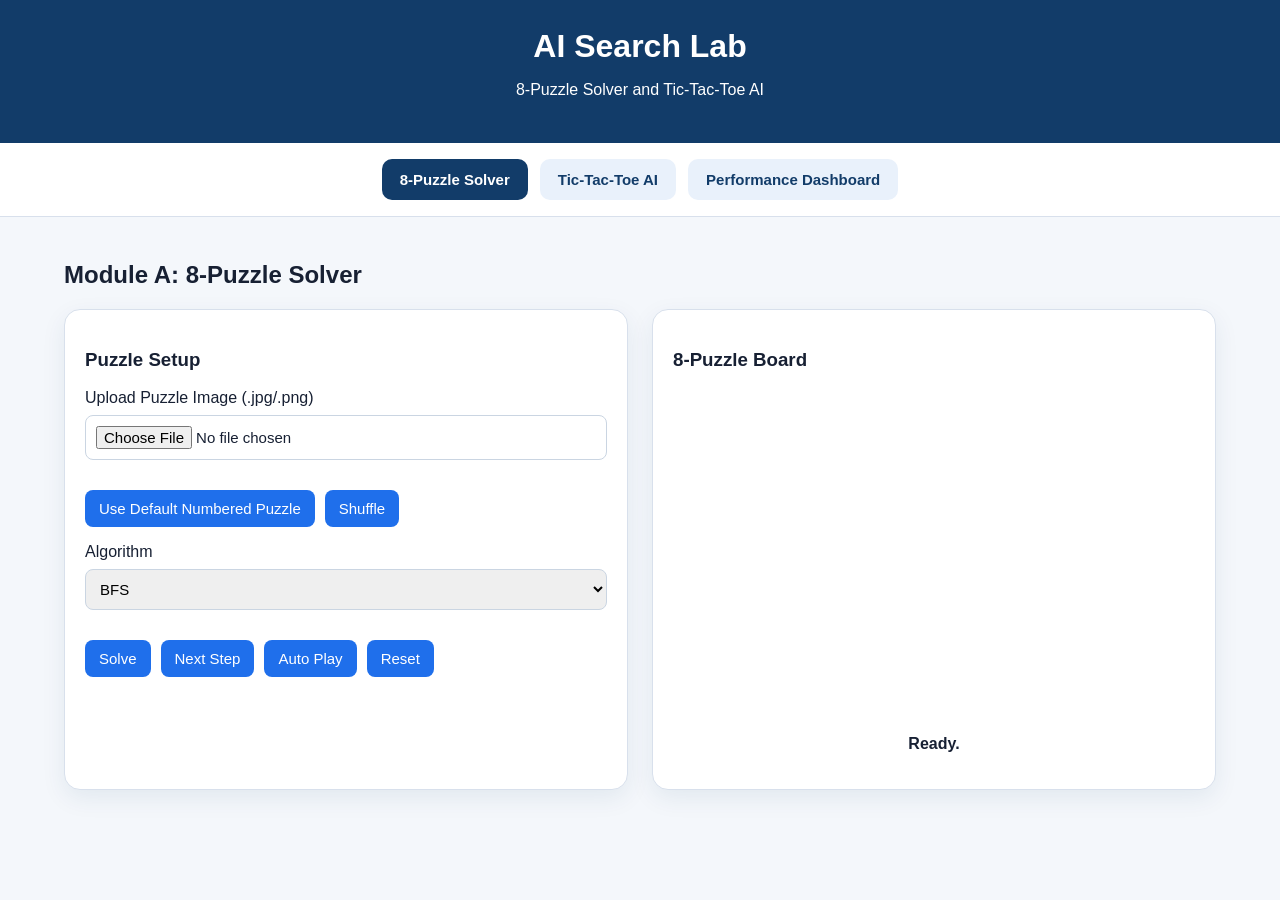
==== commit 475cdb1b: "Resolve index conflict and merge main into UI branch" ====
--- a/index.html
+++ b/index.html
@@ -1,857 +1,113 @@
-<!DOCTYPE html>
+<!doctype html>
 <html lang="en">
-<head>
-  <meta charset="UTF-8"/>
-  <meta name="viewport" content="width=device-width, initial-scale=1.0"/>
-  <title>AI Search Lab</title>
-  <style>
+  <head>
+    <meta charset="UTF-8" />
+    <meta name="viewport" content="width=device-width, initial-scale=1.0" />
+    <title>AI Search Lab</title>
+    <link rel="stylesheet" href="./src/shared/styles.css" />
+  </head>
+  <body>
+    <header class="app-header">
+      <h1>AI Search Lab</h1>
+      <p>8-Puzzle Solver and Tic-Tac-Toe AI</p>
+    </header>
 
-    * { box-sizing: border-box; margin: 0; padding: 0; }
+    <nav class="tabs">
+      <button class="tab-button active" data-tab="module-a">
+        8-Puzzle Solver
+      </button>
 
-    body {
-      font-family: Arial, sans-serif;
-      background: #1a1a2e;
-      color: #eee;
-      min-height: 100vh;
-    }
+      <button class="tab-button" data-tab="module-b">Tic-Tac-Toe AI</button>
 
-    /* ── Header ── */
-    header {
-      background: #16213e;
-      padding: 15px 25px;
-      display: flex;
-      align-items: center;
-      gap: 20px;
-      border-bottom: 2px solid #0f3460;
-    }
+      <button class="tab-button" data-tab="dashboard">
+        Performance Dashboard
+      </button>
+    </nav>
 
-    header h1 { font-size: 20px; color: #a78bfa; }
+    <main>
+      <section id="module-a" class="tab-panel active">
+        <h2>Module A: 8-Puzzle Solver</h2>
 
-    .tab-btn {
-      padding: 8px 18px;
-      border: 1px solid #444;
-      border-radius: 6px;
-      background: transparent;
-      color: #aaa;
-      cursor: pointer;
-      font-size: 14px;
-    }
-    .tab-btn:hover  { border-color: #a78bfa; color: #fff; }
-    .tab-btn.active { background: #a78bfa; border-color: #a78bfa; color: #fff; font-weight: bold; }
+        <div class="layout-grid">
+          <div class="card">
+            <h3>Puzzle Setup</h3>
 
-    /* ── Modules ── */
-    main    { padding: 30px; max-width: 1000px; margin: 0 auto; }
-    .module { display: block; }
-    .hidden { display: none; }
+            <label for="imageUpload">Upload Puzzle Image (.jpg/.png)</label>
+            <input
+              type="file"
+              id="imageUpload"
+              accept="image/png, image/jpeg"
+            />
 
-    .module-title { font-size: 22px; font-weight: bold; margin-bottom: 5px; }
-    .module-desc  { color: #888; font-size: 14px; margin-bottom: 25px; }
+            <div class="button-row">
+              <button id="defaultPuzzleBtn">Use Default Numbered Puzzle</button>
+              <button id="shuffleBtn">Shuffle</button>
+            </div>
 
-    /* ── Module A layout ── */
-    .page-layout {
-      display: flex;
-      gap: 25px;
-      align-items: flex-start;
-    }
+            <label for="algorithmSelect">Algorithm</label>
+            <select id="algorithmSelect">
+              <option value="bfs">BFS</option>
+              <option value="dijkstra">Dijkstra</option>
+              <option value="astar">A*</option>
+            </select>
 
-    /* ── Puzzle board ── */
-    #puzzle-grid {
-      display: grid;
-      grid-template-columns: repeat(3, 100px);
-      grid-template-rows:    repeat(3, 100px);
-      gap: 6px;
-    }
-
-    .tile {
-      width: 100px;
-      height: 100px;
-      background: #0f3460;
-      border: 2px solid #1a4a8a;
-      border-radius: 8px;
-      display: flex;
-      align-items: center;
-      justify-content: center;
-      font-size: 32px;
-      font-weight: bold;
-      color: #eee;
-      cursor: pointer;
-    }
-    .tile.blank     { background: #111; border-color: #222; cursor: default; }
-    .tile.just-moved { background: #5b21b6; border-color: #a78bfa; }
-    .tile:hover:not(.blank) { background: #1a5090; }
-
-    /* ── Right panel ── */
-    .right-panel { display: flex; flex-direction: column; gap: 18px; flex: 1; }
-
-    .card {
-      background: #16213e;
-      border: 1px solid #0f3460;
-      border-radius: 10px;
-      padding: 16px 20px;
-    }
-
-    .card-title {
-      font-size: 11px;
-      font-weight: bold;
-      text-transform: uppercase;
-      letter-spacing: 1px;
-      color: #666;
-      margin-bottom: 12px;
-    }
-
-    /* ── Algorithm buttons ── */
-    .algo-row { display: flex; gap: 8px; }
-
-    .algo-btn {
-      padding: 7px 16px;
-      border: 1px solid #444;
-      border-radius: 6px;
-      background: transparent;
-      color: #aaa;
-      cursor: pointer;
-      font-size: 13px;
-    }
-    .algo-btn:hover  { border-color: #a78bfa; color: #eee; }
-    .algo-btn.active { background: #2d1b69; border-color: #7c3aed; color: #c4b5fd; font-weight: bold; }
-
-    /* ── Control buttons ── */
-    .btn-row { display: flex; gap: 8px; flex-wrap: wrap; }
-
-    .btn { padding: 8px 16px; border-radius: 6px; border: none; cursor: pointer; font-size: 13px; font-weight: bold; }
-    .btn-purple { background: #7c3aed; color: #fff; }
-    .btn-purple:hover { background: #6d28d9; }
-    .btn-gray   { background: #1e2235; color: #aaa; border: 1px solid #333; }
-    .btn-gray:hover { border-color: #a78bfa; color: #eee; }
-    .btn-red    { background: #1e2235; color: #f87171; border: 1px solid #333; }
-    .btn-red:hover { border-color: #f87171; }
-
-    /* ── Speed slider ── */
-    .speed-row { display: flex; align-items: center; gap: 10px; margin-top: 10px; }
-    .speed-row label { font-size: 12px; color: #666; white-space: nowrap; }
-    input[type="range"] { flex: 1; accent-color: #a78bfa; }
-
-    /* ── Dashboard ── */
-    .dash-grid { display: grid; grid-template-columns: 1fr 1fr; gap: 10px; }
-
-    .dash-box   { background: #0f1117; border-radius: 8px; padding: 10px 14px; }
-    .dash-label { font-size: 11px; color: #666; text-transform: uppercase; letter-spacing: 1px; }
-    .dash-value { font-size: 22px; font-weight: bold; color: #a78bfa; margin-top: 3px; }
-
-    /* ── Status bar ── */
-    #status-bar {
-      margin-top: 15px;
-      padding: 10px 14px;
-      background: #0f1117;
-      border: 1px solid #1e2235;
-      border-radius: 6px;
-      font-size: 13px;
-      color: #999;
-      min-height: 38px;
-    }
-
-    /* ── Module B (Tic Tac Toe) ── */
-    #ticTacToeRoot {
-      --bg: #0f1117;
-      --panel: #16213e;
-      --line: #0f3460;
-      --accent: #a78bfa;
-      --x: #a78bfa;
-      --o: #f87171;
-      --text: #eee;
-      --muted: #888;
-      --win: #34d399;
-      color: var(--text);
-    }
-
-    #ticTacToeRoot .ttt { max-width: 520px; }
-
-    #ticTacToeRoot .ttt-controls,
-    #ticTacToeRoot .ttt-metrics,
-    #ticTacToeRoot .ttt-benchmark {
-      background: var(--panel);
-      border: 1px solid var(--line);
-      border-radius: 12px;
-      padding: 16px;
-      margin-bottom: 16px;
-    }
-
-    #ticTacToeRoot .ttt-tabs { display: flex; gap: 8px; margin-bottom: 14px; }
-
-    #ticTacToeRoot .ttt-tab {
-      flex: 1;
-      padding: 8px;
-      background: transparent;
-      border: 1px solid var(--line);
-      color: var(--muted);
-      border-radius: 8px;
-      cursor: pointer;
-      font-weight: 600;
-      font-size: 14px;
-    }
-    #ticTacToeRoot .ttt-tab.is-active { background: var(--accent); border-color: var(--accent); color: #fff; }
-
-    #ticTacToeRoot .ttt-panel { display: flex; flex-wrap: wrap; gap: 12px; align-items: flex-end; }
-    #ticTacToeRoot .ttt-panel.is-hidden { display: none; }
-
-    #ticTacToeRoot label { display: flex; flex-direction: column; gap: 4px; font-size: 0.8rem; color: var(--muted); }
-
-    #ticTacToeRoot select,
-    #ticTacToeRoot button {
-      font-size: 0.9rem;
-      padding: 8px 10px;
-      border-radius: 8px;
-      border: 1px solid var(--line);
-      background: var(--bg);
-      color: var(--text);
-      cursor: pointer;
-    }
-
-    #ticTacToeRoot button { background: var(--accent); border-color: var(--accent); color: #fff; font-weight: 600; }
-    #ticTacToeRoot button:disabled { opacity: 0.5; cursor: not-allowed; }
-
-    #ticTacToeRoot .ttt-status { text-align: center; padding: 10px; margin-bottom: 16px; font-weight: 600; min-height: 1.2em; }
-
-    #ticTacToeRoot .ttt-board {
-      display: grid;
-      grid-template-columns: repeat(3, 1fr);
-      gap: 8px;
-      margin-bottom: 16px;
-    }
-
-    #ticTacToeRoot .ttt-cell {
-      aspect-ratio: 1;
-      font-size: 2.6rem;
-      font-weight: 700;
-      background: var(--bg);
-      border: 1px solid var(--line);
-      border-radius: 10px;
-      display: flex;
-      align-items: center;
-      justify-content: center;
-      color: var(--text);
-    }
-
-    #ticTacToeRoot .ttt-cell[data-player="X"] { color: var(--x); }
-    #ticTacToeRoot .ttt-cell[data-player="O"] { color: var(--o); }
-    #ticTacToeRoot .ttt-cell.is-win  { border-color: var(--win); box-shadow: 0 0 0 2px var(--win) inset; }
-    #ticTacToeRoot .ttt-cell.is-last { border-color: var(--accent); }
-
-    #ticTacToeRoot .ttt-metrics table { width: 100%; border-collapse: collapse; font-size: 0.9rem; }
-    #ticTacToeRoot .ttt-metrics td { padding: 6px 4px; border-bottom: 1px solid var(--line); }
-    #ticTacToeRoot .ttt-metrics td:first-child { color: var(--muted); }
-    #ticTacToeRoot .ttt-metrics td:last-child   { text-align: right; }
-
-    #ticTacToeRoot h3 { font-size: 1rem; margin: 0 0 10px; }
-
-    #ticTacToeRoot pre {
-      background: var(--bg);
-      border: 1px solid var(--line);
-      border-radius: 8px;
-      padding: 12px;
-      font-size: 0.8rem;
-      white-space: pre-wrap;
-      margin: 10px 0 0;
-      color: #aaa;
-    }
-
-  </style>
-</head>
-<body>
-
-  <!-- ── HEADER / NAV ── -->
-  <header>
-    <h1>🧠 AI Search Lab</h1>
-    <button class="tab-btn active" id="tab-a" onclick="switchModule('a')">Module A — 8-Puzzle</button>
-    <button class="tab-btn"        id="tab-b" onclick="switchModule('b')">Module B — Tic-Tac-Toe</button>
-  </header>
-
-  <main>
-
-    <!-- ══════════════════════════════════════
-         MODULE A — 8-Puzzle Solver
-    ══════════════════════════════════════ -->
-    <section id="module-a" class="module">
-
-      <p class="module-title">8-Puzzle Solver</p>
-      <p class="module-desc">Pick an algorithm, hit Solve, then step through the solution one move at a time.</p>
-
-      <div class="page-layout">
-
-        <!-- Left: the board -->
-        <div>
-          <div id="puzzle-grid"></div>
-          <div id="status-bar">Ready. Shuffle the puzzle or click Solve.</div>
-        </div>
-
-        <!-- Right: controls and dashboard -->
-        <div class="right-panel">
-
-          <div class="card">
-            <div class="card-title">Algorithm</div>
-            <div class="algo-row">
-              <button class="algo-btn active" onclick="pickAlgorithm('bfs', this)">BFS</button>
-              <button class="algo-btn"        onclick="pickAlgorithm('dijkstra', this)">Dijkstra</button>
-              <button class="algo-btn"        onclick="pickAlgorithm('astar', this)">A*</button>
+            <div class="button-row">
+              <button id="solveBtn">Solve</button>
+              <button id="stepBtn">Next Step</button>
+              <button id="autoPlayBtn">Auto Play</button>
+              <button id="resetBtn">Reset</button>
             </div>
           </div>
 
           <div class="card">
-            <div class="card-title">Controls</div>
-            <div class="btn-row">
-              <button class="btn btn-purple" onclick="clickSolve()">⚡ Solve</button>
-              <button class="btn btn-gray"   onclick="clickStep()">→ Step</button>
-              <button class="btn btn-gray"   id="play-btn" onclick="clickPlayPause()">▶ Play</button>
-              <button class="btn btn-gray"   onclick="clickShuffle()">🔀 Shuffle</button>
-              <button class="btn btn-red"    onclick="clickReset()">↺ Reset</button>
-            </div>
-            <div class="speed-row">
-              <label>Slow</label>
-              <input type="range" id="speed-slider" min="1" max="5" value="3">
-              <label>Fast</label>
-            </div>
+            <h3>8-Puzzle Board</h3>
+            <div id="puzzleBoard" class="puzzle-board"></div>
+            <p id="puzzleStatus" class="status-text">Ready.</p>
+          </div>
+        </div>
+      </section>
+
+      <section id="module-b" class="tab-panel">
+        <h2>Module B: Tic-Tac-Toe AI</h2>
+
+        <div class="card">
+          <p>Use this section to play Human vs AI or watch AI vs AI.</p>
+          <div id="ticTacToeRoot"></div>
+        </div>
+      </section>
+
+      <section id="dashboard" class="tab-panel">
+        <h2>Unified Performance Dashboard</h2>
+
+        <div class="dashboard-grid">
+          <div class="metric-card">
+            <span>Decision Time</span>
+            <strong id="metricDecisionTime">0 ms</strong>
           </div>
 
-          <div class="card">
-            <div class="card-title">Performance Dashboard</div>
-            <div class="dash-grid">
-              <div class="dash-box">
-                <div class="dash-label">Algorithm</div>
-                <div class="dash-value" id="dash-algo">—</div>
-              </div>
-              <div class="dash-box">
-                <div class="dash-label">Nodes Explored</div>
-                <div class="dash-value" id="dash-nodes">—</div>
-              </div>
-              <div class="dash-box">
-                <div class="dash-label">Moves in Solution</div>
-                <div class="dash-value" id="dash-moves">—</div>
-              </div>
-              <div class="dash-box">
-                <div class="dash-label">Time Taken</div>
-                <div class="dash-value" id="dash-time">—</div>
-              </div>
-            </div>
+          <div class="metric-card">
+            <span>Nodes Explored</span>
+            <strong id="metricNodesExplored">0</strong>
           </div>
 
-        </div>
-      </div>
-    </section>
-
-    <!-- ══════════════════════════════════════
-         MODULE B — Tic-Tac-Toe with AI
-    ══════════════════════════════════════ -->
-    <section id="module-b" class="module hidden">
-      <p class="module-title">Tic-Tac-Toe with AI</p>
-      <p class="module-desc">Play against Minimax or Alpha-Beta, or watch two AIs compete.</p>
-      <div id="ticTacToeRoot"></div>
-    </section>
-
-  </main>
-
-
-  <!-- ══════════════════════════════════════
-       SCRIPTS
-       Order matters: puzzle first, then solvers, then game logic, then UI
-  ══════════════════════════════════════ -->
-  <script src="puzzle.js"></script>
-  <script src="solvers.js"></script>
-  <script src="game-logic.js"></script>
-
-  <script>
-
-    // ─────────────────────────────────────────────
-    // MODULE SWITCHING
-    // ─────────────────────────────────────────────
-    function switchModule(id) {
-      document.getElementById('module-a').classList.add('hidden');
-      document.getElementById('module-b').classList.add('hidden');
-      document.getElementById('module-' + id).classList.remove('hidden');
-
-      document.getElementById('tab-a').classList.remove('active');
-      document.getElementById('tab-b').classList.remove('active');
-      document.getElementById('tab-' + id).classList.add('active');
-
-      // Build Module B the first time the user switches to it
-      if (id === 'b' && !tttInitialized) {
-        initTicTacToe();
-        tttInitialized = true;
-      }
-    }
-
-    // ─────────────────────────────────────────────
-    // MODULE A - UI STATE
-    // ─────────────────────────────────────────────
-    selected_Algorithm = 'bfs';
-    solution_Path      = [];
-    step_Index         = 0;
-    is_Playing         = false;
-    play_Timer         = null;
-
-
-    // ─────────────────────────────────────────────
-    // drawBoard
-    // Reads the current_State array and draws 9 tiles
-    // highlightRow/Col = the tile that just moved (goes purple)
-    // ─────────────────────────────────────────────
-    function drawBoard(state, highlightRow, highlightCol) {
-      grid = document.getElementById('puzzle-grid');
-      grid.innerHTML = '';
-
-      for (row = 0; row < 3; row++) {
-        for (col = 0; col < 3; col++) {
-          value = state[row][col];
-          tile  = document.createElement('div');
-          tile.className = 'tile';
-
-          if (value === 0) {
-            tile.classList.add('blank');
-          } else {
-            tile.textContent = value;
-
-            if (row === highlightRow && col === highlightCol) {
-              tile.classList.add('just-moved');
-            }
-
-            // Closure locks in this tile's row and col
-            tile.onclick = (function(r, c) {
-              return function() { clickTile(r, c); };
-            })(row, col);
-          }
-
-          grid.appendChild(tile);
-        }
-      }
-    }
-
-
-    // ─────────────────────────────────────────────
-    // clickTile - manual play
-    // Check if the clicked tile is next to the blank
-    // If yes, slide it
-    // ─────────────────────────────────────────────
-    function clickTile(row, col) {
-      if (is_Playing) return;
-
-      blank     = findBlankSlot(current_State);
-      blank_Row = blank[0];
-      blank_Col = blank[1];
-
-      row_Diff = Math.abs(row - blank_Row);
-      col_Diff = Math.abs(col - blank_Col);
-
-      is_Adjacent = (row_Diff === 1 && col_Diff === 0) ||
-                    (row_Diff === 0 && col_Diff === 1);
-
-      if (is_Adjacent) {
-        current_State = swapTiles(current_State, row, col);
-        drawBoard(current_State, blank_Row, blank_Col);
-        setStatus(checkIfGoalReached(current_State) ? '🎉 You solved it!' : 'Manual move. Keep going!');
-      }
-    }
-
-
-    // ─────────────────────────────────────────────
-    // pickAlgorithm - updates the selected algorithm
-    // ─────────────────────────────────────────────
-    function pickAlgorithm(algo, btn) {
-      selected_Algorithm = algo;
-
-      document.querySelectorAll('.algo-btn').forEach(function(b) {
-        b.classList.remove('active');
-      });
-      btn.classList.add('active');
-
-      solution_Path = [];
-      step_Index    = 0;
-      stopPlaying();
-      setStatus('Algorithm set to ' + algo.toUpperCase() + '. Click Solve.');
-    }
-
-
-    // ─────────────────────────────────────────────
-    // clickSolve - runs the chosen algorithm
-    // stores full solution in solution_Path[]
-    // ─────────────────────────────────────────────
-    function clickSolve() {
-      stopPlaying();
-      step_Index = 0;
-      setStatus('Solving...');
-
-      setTimeout(function() {
-        result = null;
-
-        if      (selected_Algorithm === 'bfs')      result = solveBFS(current_State);
-        else if (selected_Algorithm === 'dijkstra') result = solveDijkstra(current_State);
-        else if (selected_Algorithm === 'astar')    result = solveAStar(current_State);
-
-        if (result === null) {
-          setStatus('No solution found.');
-          return;
-        }
-
-        solution_Path = result.path;
-
-        document.getElementById('dash-algo').textContent  = selected_Algorithm.toUpperCase();
-        document.getElementById('dash-nodes').textContent = result.nodesExplored.toLocaleString();
-        document.getElementById('dash-moves').textContent = result.path.length - 1;
-        document.getElementById('dash-time').textContent  = result.timeMs.toFixed(2) + ' ms';
-
-        setStatus('Solution found! ' + (result.path.length - 1) + ' moves. Click Step or Play.');
-      }, 30);
-    }
-
-
-    // ─────────────────────────────────────────────
-    // clickStep - advances one move
-    // ─────────────────────────────────────────────
-    function clickStep() {
-      if (solution_Path.length === 0) { setStatus('Click Solve first!'); return; }
-      if (step_Index >= solution_Path.length - 1) { setStatus('Already at the end.'); return; }
-
-      prev_State = solution_Path[step_Index];
-      blank_Pos  = findBlankSlot(prev_State);
-
-      step_Index++;
-      current_State = solution_Path[step_Index];
-
-      drawBoard(current_State, blank_Pos[0], blank_Pos[1]);
-      setStatus('Step ' + step_Index + ' of ' + (solution_Path.length - 1));
-
-      if (checkIfGoalReached(current_State)) {
-        setStatus('🎉 Solved!');
-        stopPlaying();
-      }
-    }
-
-
-    // ─────────────────────────────────────────────
-    // clickPlayPause - auto steps through solution
-    // ─────────────────────────────────────────────
-    function clickPlayPause() {
-      if (is_Playing) {
-        stopPlaying();
-        setStatus('Paused.');
-      } else {
-        if (solution_Path.length === 0) { setStatus('Click Solve first!'); return; }
-
-        is_Playing = true;
-        document.getElementById('play-btn').textContent = '⏸ Pause';
-
-        play_Timer = setInterval(function() {
-          if (step_Index >= solution_Path.length - 1) {
-            stopPlaying();
-            setStatus('🎉 Solved!');
-            return;
-          }
-          clickStep();
-        }, getSpeedDelay());
-      }
-    }
-
-    function stopPlaying() {
-      is_Playing = false;
-      clearInterval(play_Timer);
-      document.getElementById('play-btn').textContent = '▶ Play';
-    }
-
-    function getSpeedDelay() {
-      slider_Value = document.getElementById('speed-slider').value;
-      return 800 - (slider_Value * 150);
-    }
-
-
-    // ─────────────────────────────────────────────
-    // clickShuffle and clickReset
-    // ─────────────────────────────────────────────
-    function clickShuffle() {
-      stopPlaying();
-      solution_Path = [];
-      step_Index    = 0;
-      current_State = shuffleState();
-      drawBoard(current_State);
-      clearDashboard();
-      setStatus('Shuffled! Pick an algorithm and click Solve.');
-    }
-
-    function clickReset() {
-      stopPlaying();
-      solution_Path = [];
-      step_Index    = 0;
-      current_State = [[8,1,3],[4,0,2],[7,6,5]];
-      drawBoard(current_State);
-      clearDashboard();
-      setStatus('Reset to the assignment test puzzle.');
-    }
-
-    function setStatus(msg) {
-      document.getElementById('status-bar').textContent = msg;
-    }
-
-    function clearDashboard() {
-      document.getElementById('dash-algo').textContent  = '—';
-      document.getElementById('dash-nodes').textContent = '—';
-      document.getElementById('dash-moves').textContent = '—';
-      document.getElementById('dash-time').textContent  = '—';
-    }
-
-
-    // ─────────────────────────────────────────────
-    // MODULE B - TIC TAC TOE UI
-    // Built inline so we dont need ES module imports
-    // ─────────────────────────────────────────────
-    tttInitialized = false;
-    tttState = {};
-
-    function initTicTacToe() {
-      root = document.getElementById('ticTacToeRoot');
-
-      root.innerHTML = `
-        <div class="ttt">
-          <div class="ttt-controls">
-            <div class="ttt-tabs">
-              <button class="ttt-tab is-active" onclick="tttSelectMode('human', this)">Human vs AI</button>
-              <button class="ttt-tab"           onclick="tttSelectMode('ai', this)">AI vs AI</button>
-            </div>
-
-            <div class="ttt-panel" id="ttt-panel-human">
-              <label>Algorithm
-                <select id="ttt-human-algo">
-                  <option value="minimax">Minimax</option>
-                  <option value="alphabeta">Alpha-Beta</option>
-                </select>
-              </label>
-              <label>You play
-                <select id="ttt-human-order">
-                  <option value="first">First (X)</option>
-                  <option value="second">Second (O)</option>
-                </select>
-              </label>
-              <button onclick="tttStartHuman()">New Game</button>
-            </div>
-
-            <div class="ttt-panel is-hidden" id="ttt-panel-ai">
-              <label>X uses
-                <select id="ttt-ai-x">
-                  <option value="minimax">Minimax</option>
-                  <option value="alphabeta">Alpha-Beta</option>
-                </select>
-              </label>
-              <label>O uses
-                <select id="ttt-ai-o">
-                  <option value="alphabeta">Alpha-Beta</option>
-                  <option value="minimax">Minimax</option>
-                </select>
-              </label>
-              <button onclick="tttStartAI()">Auto-Play</button>
-            </div>
+          <div class="metric-card">
+            <span>Solution Length</span>
+            <strong id="metricSolutionLength">0</strong>
           </div>
 
-          <div class="ttt-status" id="ttt-status">Pick a mode and start a game.</div>
-
-          <div class="ttt-board" id="ttt-board"></div>
-
-          <div class="ttt-metrics">
-            <h3>Last AI Decision</h3>
-            <table><tbody>
-              <tr><td>Algorithm</td>         <td id="ttt-m-algo">—</td></tr>
-              <tr><td>Move (cell)</td>       <td id="ttt-m-move">—</td></tr>
-              <tr><td>Decision time</td>     <td id="ttt-m-time">—</td></tr>
-              <tr><td>Nodes explored</td>    <td id="ttt-m-nodes">—</td></tr>
-              <tr><td>Pruning efficiency</td><td id="ttt-m-pruning">—</td></tr>
-            </tbody></table>
-          </div>
-
-          <div class="ttt-benchmark">
-            <h3>Standardized Position</h3>
-            <p>Empty board, AI first as X — for your report numbers.</p>
-            <button onclick="tttRunBenchmark()" style="margin-top:10px">Run Minimax vs Alpha-Beta</button>
-            <pre id="ttt-benchmark">—</pre>
+          <div class="metric-card">
+            <span>Pruning Efficiency</span>
+            <strong id="metricPruningEfficiency">N/A</strong>
           </div>
         </div>
-      `;
 
-      tttBuildBoard();
+        <div class="card">
+          <h3>Latest Run Summary</h3>
+          <pre id="runSummary">No algorithm has been run yet.</pre>
+        </div>
+      </section>
+    </main>
 
-      tttState = {
-        mode:        'human',
-        board:       emptyBoard(),
-        aiPlayer:    'O',
-        humanPlayer: 'X',
-        algorithm:   'minimax',
-        algorithms:  { X: 'minimax', O: 'alphabeta' },
-        current:     'X',
-        lastMove:    -1,
-        over:        true,
-        busy:        false,
-      };
-    }
-
-    // Build the 9 cell buttons
-    function tttBuildBoard() {
-      boardEl = document.getElementById('ttt-board');
-      boardEl.innerHTML = '';
-      for (ci = 0; ci < 9; ci++) {
-        cell = document.createElement('button');
-        cell.className        = 'ttt-cell';
-        cell.dataset.index    = ci;
-        cell.addEventListener('click', tttOnCellClick);
-        boardEl.appendChild(cell);
-      }
-    }
-
-    // Redraw all 9 cells from tttState.board
-    function tttRender(lastMove, winLine) {
-      cells = document.querySelectorAll('.ttt-cell');
-      cells.forEach(function(cell, i) {
-        player = tttState.board[i];
-        cell.textContent       = player;
-        cell.dataset.player    = player;
-        cell.classList.toggle('is-last', i === lastMove);
-        cell.classList.toggle('is-win',  !!winLine && winLine.includes(i));
-      });
-    }
-
-    function tttSetStatus(msg) {
-      document.getElementById('ttt-status').textContent = msg;
-    }
-
-    function tttReportDecision(result, algorithm) {
-      algoLabel = algorithm === 'alphabeta' ? 'Alpha-Beta' : 'Minimax';
-      document.getElementById('ttt-m-algo').textContent    = algoLabel;
-      document.getElementById('ttt-m-move').textContent    = result.bestMove;
-      document.getElementById('ttt-m-time').textContent    = result.decisionTimeMs.toFixed(2) + ' ms';
-      document.getElementById('ttt-m-nodes').textContent   = result.nodesExplored.toLocaleString();
-      document.getElementById('ttt-m-pruning').textContent = result.pruningEfficiency;
-    }
-
-    function tttSelectMode(mode, btn) {
-      tttState.mode = mode;
-      tttState.over = true;
-
-      document.querySelectorAll('.ttt-tab').forEach(function(t) { t.classList.remove('is-active'); });
-      btn.classList.add('is-active');
-
-      document.getElementById('ttt-panel-human').classList.toggle('is-hidden', mode !== 'human');
-      document.getElementById('ttt-panel-ai').classList.toggle('is-hidden',    mode !== 'ai');
-
-      tttState.board = emptyBoard();
-      tttRender(-1, null);
-      tttSetStatus(mode === 'human' ? 'Start a Human vs AI game.' : 'Start an AI vs AI game.');
-    }
-
-    function tttStartHuman() {
-      tttState.mode        = 'human';
-      tttState.board       = emptyBoard();
-      tttState.humanPlayer = document.getElementById('ttt-human-order').value === 'first' ? 'X' : 'O';
-      tttState.aiPlayer    = opponentOf(tttState.humanPlayer);
-      tttState.algorithm   = document.getElementById('ttt-human-algo').value;
-      tttState.current     = 'X';
-      tttState.over        = false;
-      tttState.lastMove    = -1;
-      tttRender(-1, null);
-      tttSetStatus('Your move (' + tttState.humanPlayer + ').');
-      if (tttState.aiPlayer === 'X') tttAdvanceHuman();
-    }
-
-    function tttAdvanceHuman() {
-      if (isTerminal(tttState.board)) { tttFinish(); return; }
-      if (tttState.current === tttState.aiPlayer) {
-        tttAITurn(tttState.aiPlayer, tttState.algorithm, function() {
-          tttState.current = tttState.humanPlayer;
-          if (isTerminal(tttState.board)) {
-            tttFinish();
-          } else {
-            tttSetStatus('Your move (' + tttState.humanPlayer + ').');
-          }
-        });
-      } else {
-        tttSetStatus('Your move (' + tttState.humanPlayer + ').');
-      }
-    }
-
-    function tttOnCellClick(event) {
-      if (tttState.mode !== 'human' || tttState.over || tttState.busy) return;
-      if (tttState.current !== tttState.humanPlayer) return;
-
-      index = Number(event.currentTarget.dataset.index);
-      if (tttState.board[index] !== '') return;
-
-      tttState.board    = makeMove(tttState.board, index, tttState.humanPlayer);
-      tttState.lastMove = index;
-      tttRender(index, null);
-      tttState.current  = tttState.aiPlayer;
-      tttAdvanceHuman();
-    }
-
-    function tttStartAI() {
-      tttState.mode       = 'ai';
-      tttState.board      = emptyBoard();
-      tttState.current    = 'X';
-      tttState.over       = false;
-      tttState.lastMove   = -1;
-      tttState.algorithms = {
-        X: document.getElementById('ttt-ai-x').value,
-        O: document.getElementById('ttt-ai-o').value,
-      };
-      tttRender(-1, null);
-      tttStepAI();
-    }
-
-    function tttStepAI() {
-      if (isTerminal(tttState.board)) { tttFinish(); return; }
-      player = tttState.current;
-      tttAITurn(player, tttState.algorithms[player], function() {
-        tttState.current = opponentOf(player);
-        tttStepAI();
-      });
-    }
-
-    function tttAITurn(player, algorithm, onDone) {
-      tttState.busy = true;
-      algoLabel = algorithm === 'alphabeta' ? 'Alpha-Beta' : 'Minimax';
-      tttSetStatus(algoLabel + ' (' + player + ') is thinking…');
-
-      setTimeout(function() {
-        result            = findBestMove(tttState.board, algorithm, player);
-        tttState.board    = makeMove(tttState.board, result.bestMove, player);
-        tttState.lastMove = result.bestMove;
-        tttReportDecision(result, algorithm);
-        tttRender(tttState.lastMove, null);
-        tttState.busy = false;
-        onDone();
-      }, 500);
-    }
-
-    function tttFinish() {
-      tttState.over = true;
-      winLine = winningLine(tttState.board, 'X') || winningLine(tttState.board, 'O');
-      tttRender(tttState.lastMove, winLine);
-      msg = isWinner(tttState.board, 'X') ? 'X wins!'
-          : isWinner(tttState.board, 'O') ? 'O wins!'
-          : "It's a draw.";
-      tttSetStatus(msg);
-    }
-
-    function tttRunBenchmark() {
-      result = compareAlgorithms(emptyBoard(), 'X');
-      document.getElementById('ttt-benchmark').textContent = [
-        'Empty board, AI first as X',
-        '',
-        'Minimax    move=' + result.minimax.bestMove   + '  nodes=' + result.minimax.nodesExplored.toLocaleString(),
-        'Alpha-Beta move=' + result.alphabeta.bestMove + '  nodes=' + result.alphabeta.nodesExplored.toLocaleString(),
-        '',
-        'Same move chosen?  ' + (result.agree ? 'YES' : 'NO'),
-        'Pruning rate:      ' + result.percentPruned.toFixed(1) + '% fewer nodes',
-      ].join('\n');
-    }
-
-
-    // ─────────────────────────────────────────────
-    // STARTUP - draw Module A board on page load
-    // ─────────────────────────────────────────────
-    drawBoard(current_State);
-
-  </script>
-
-</body>
+    <script type="module" src="./src/shared/app.js"></script>
+  </body>
 </html>
--- a/src/shared/styles.css
+++ b/src/shared/styles.css
@@ -0,0 +1,184 @@
+* {
+  box-sizing: border-box;
+}
+
+body {
+  margin: 0;
+  font-family: Arial, sans-serif;
+  background: #f4f7fb;
+  color: #172033;
+}
+
+.app-header {
+  background: #123c69;
+  color: white;
+  padding: 28px;
+  text-align: center;
+}
+
+.app-header h1 {
+  margin: 0;
+}
+
+.tabs {
+  display: flex;
+  justify-content: center;
+  gap: 12px;
+  padding: 16px;
+  background: white;
+  border-bottom: 1px solid #d8e0ec;
+}
+
+.tab-button {
+  border: none;
+  background: #e9f1fb;
+  color: #123c69;
+  padding: 12px 18px;
+  border-radius: 10px;
+  cursor: pointer;
+  font-weight: bold;
+}
+
+.tab-button.active {
+  background: #123c69;
+  color: white;
+}
+
+main {
+  padding: 24px;
+  max-width: 1200px;
+  margin: 0 auto;
+}
+
+.tab-panel {
+  display: none;
+}
+
+.tab-panel.active {
+  display: block;
+}
+
+.layout-grid {
+  display: grid;
+  grid-template-columns: 1fr 1fr;
+  gap: 24px;
+}
+
+.card {
+  background: white;
+  border: 1px solid #d8e0ec;
+  border-radius: 16px;
+  padding: 20px;
+  box-shadow: 0 8px 24px rgba(18, 60, 105, 0.08);
+}
+
+.button-row {
+  display: flex;
+  flex-wrap: wrap;
+  gap: 10px;
+  margin: 16px 0;
+}
+
+button,
+select,
+input {
+  font-size: 15px;
+}
+
+button {
+  border: none;
+  background: #1f6feb;
+  color: white;
+  padding: 10px 14px;
+  border-radius: 8px;
+  cursor: pointer;
+}
+
+button:hover {
+  opacity: 0.9;
+}
+
+select,
+input[type="file"] {
+  width: 100%;
+  padding: 10px;
+  margin: 8px 0 14px;
+  border: 1px solid #cad5e2;
+  border-radius: 8px;
+}
+
+.puzzle-board {
+  width: 330px;
+  height: 330px;
+  display: grid;
+  grid-template-columns: repeat(3, 1fr);
+  gap: 6px;
+  margin: 0 auto;
+}
+
+.tile {
+  font-size: 32px;
+  font-weight: bold;
+  border-radius: 12px;
+  background: #e9f1fb;
+  color: #123c69;
+  border: 2px solid #cad5e2;
+  background-size: cover;
+  background-position: center;
+}
+
+.empty-tile {
+  background: #172033;
+  color: transparent;
+}
+
+.status-text {
+  text-align: center;
+  font-weight: bold;
+  margin-top: 16px;
+}
+
+.dashboard-grid {
+  display: grid;
+  grid-template-columns: repeat(4, 1fr);
+  gap: 16px;
+  margin: 20px 0;
+}
+
+.metric-card {
+  background: white;
+  border: 1px solid #d8e0ec;
+  border-radius: 16px;
+  padding: 20px;
+  box-shadow: 0 8px 24px rgba(18, 60, 105, 0.08);
+}
+
+.metric-card span {
+  display: block;
+  color: #5b6778;
+  margin-bottom: 8px;
+}
+
+.metric-card strong {
+  font-size: 28px;
+  color: #123c69;
+}
+
+pre {
+  background: #f4f7fb;
+  padding: 16px;
+  border-radius: 10px;
+  overflow-x: auto;
+}
+
+@media (max-width: 800px) {
+  .layout-grid,
+  .dashboard-grid {
+    grid-template-columns: 1fr;
+  }
+
+  .puzzle-board {
+    width: 270px;
+    height: 270px;
+  }
+}
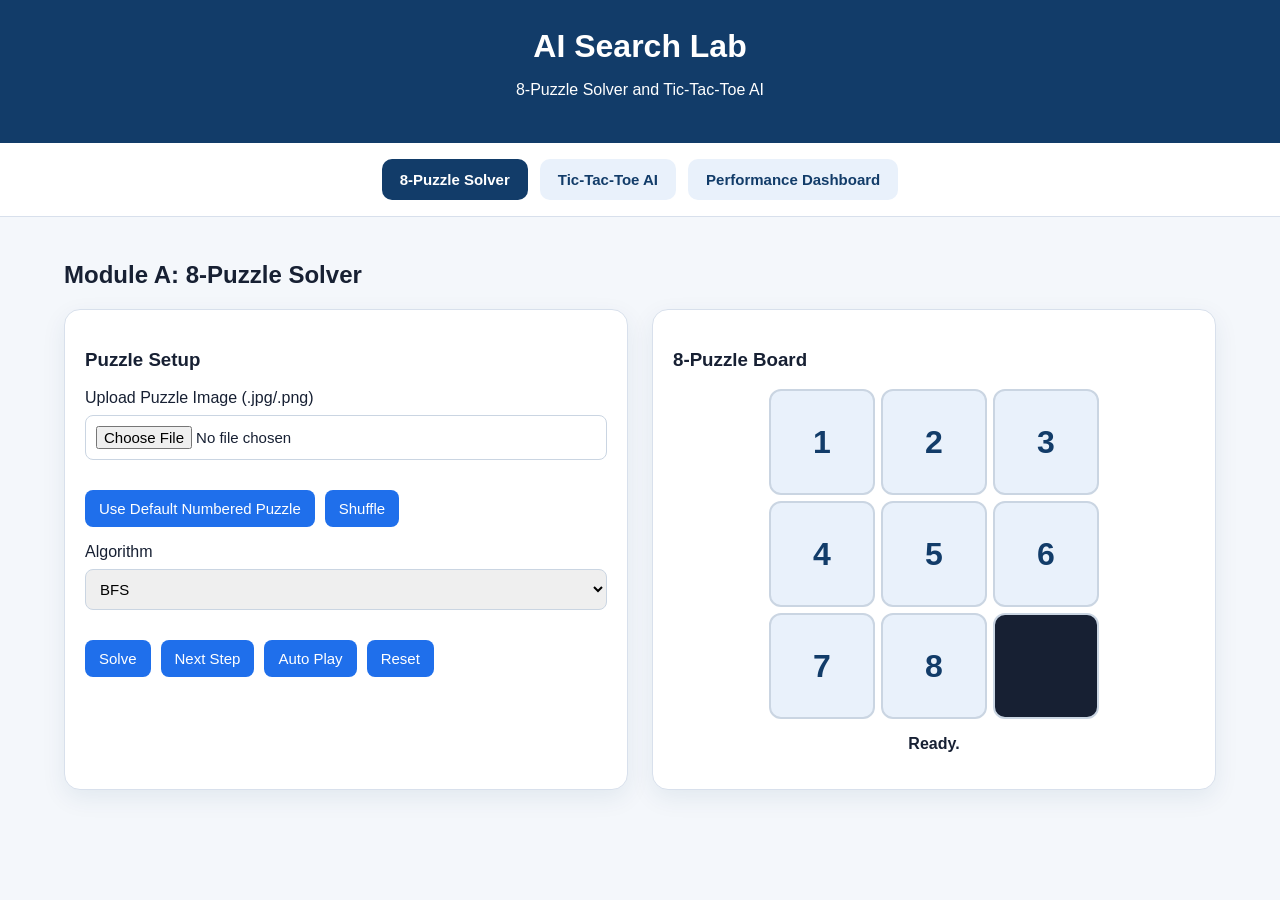
==== commit 22557eef: "Fix UI integration and tab navigation" ====
--- a/index.html
+++ b/index.html
@@ -108,6 +108,8 @@
       </section>
     </main>
 
+    <script src="./src/module_a/puzzle.js"></script>
+    <script src="./src/module_a/solvers.js"></script>
     <script type="module" src="./src/shared/app.js"></script>
   </body>
 </html>
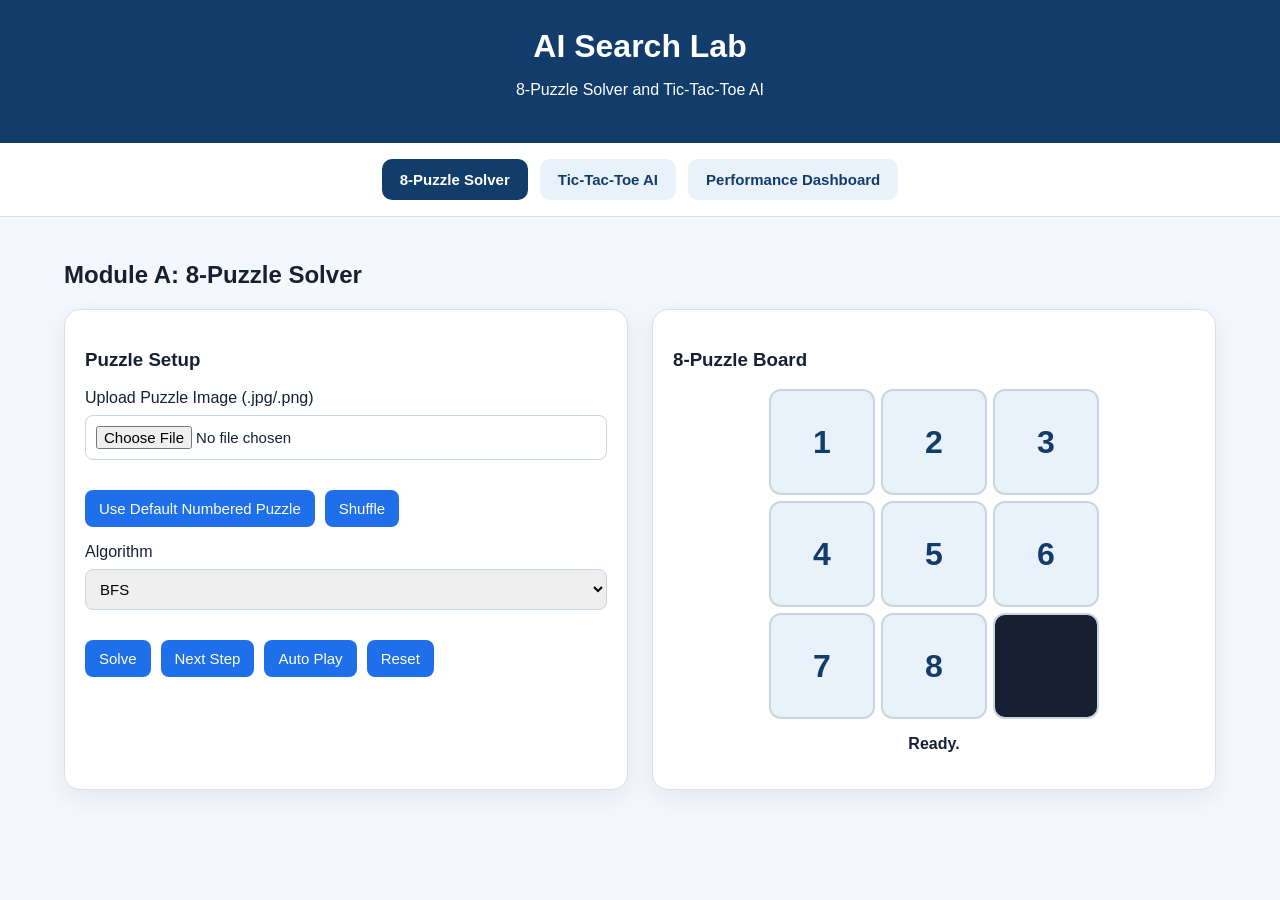
==== commit 9fe8df6b: "Convert main UI to double-click compatible scripts" ====
--- a/index.html
+++ b/index.html
@@ -108,8 +108,12 @@
       </section>
     </main>
 
+    <script src="./src/shared/utils.js"></script>
     <script src="./src/module_a/puzzle.js"></script>
     <script src="./src/module_a/solvers.js"></script>
-    <script type="module" src="./src/shared/app.js"></script>
+    <script src="./src/module_a/ui.js"></script>
+    <script src="./src/module_b/game-logic.js"></script>
+    <script src="./src/module_b/ui.js"></script>
+    <script src="./src/shared/app.js"></script>
   </body>
 </html>
